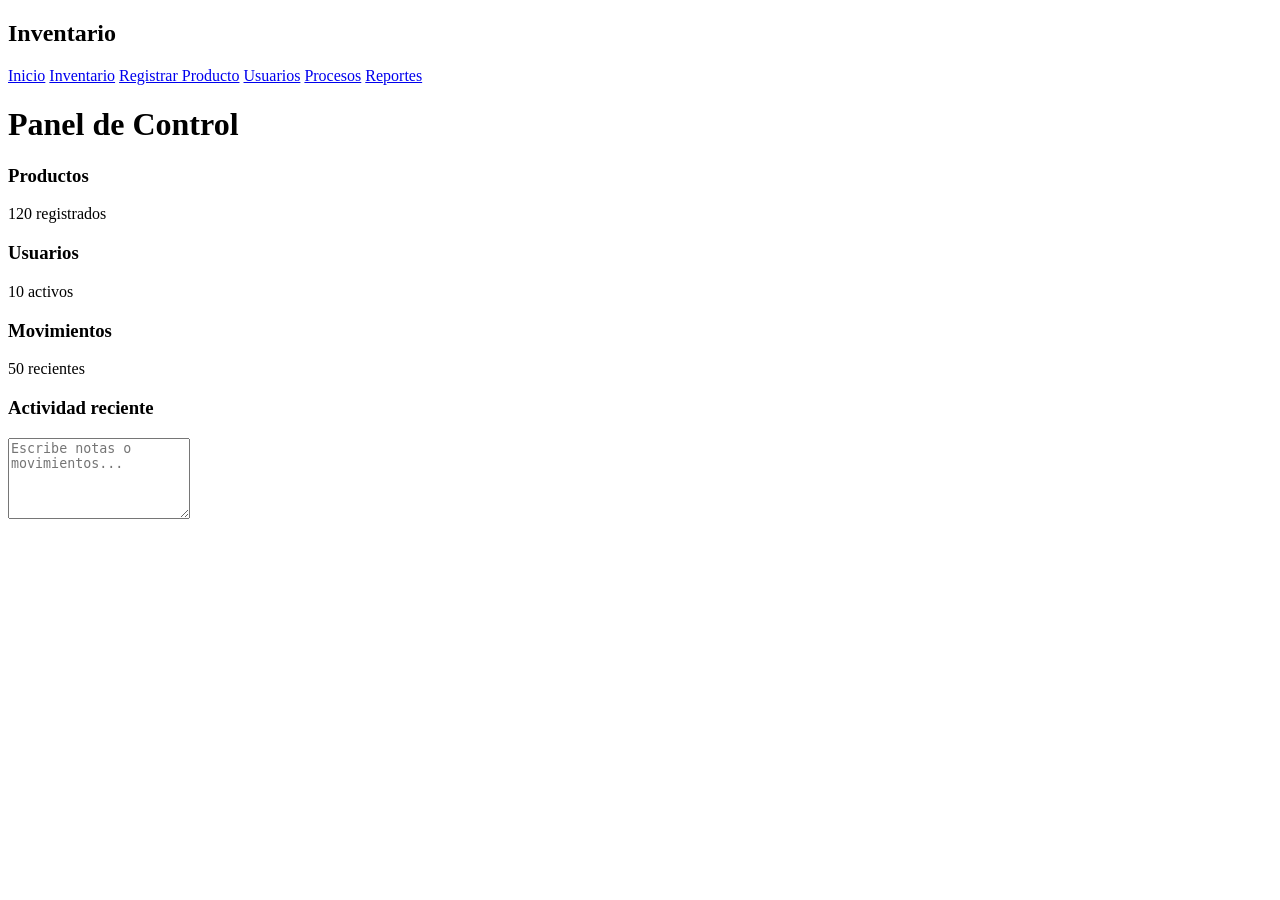
==== dashboard.html @ 5bf66d37 "subida del sistema de inventario" ====
<!DOCTYPE html>
<html lang="es">
<head>
<meta charset="UTF-8">
<title>Inicio</title>
<link rel="stylesheet" href="css/style.css">
</head>

<body>

<div class="container">

<div class="sidebar">
    <h2>Inventario</h2>
    <a href="dashboard.html">Inicio</a>
    <a href="inventario.html">Inventario</a>
    <a href="registrar.html">Registrar Producto</a>
    <a href="usuarios.html">Usuarios</a>
    <a href="procesos.html">Procesos</a>
    <a href="reportes.html">Reportes</a>
</div>

<div class="main">

<h1>Panel de Control</h1>

<div class="cards">
    <div class="card">
        <h3>Productos</h3>
        <p>120 registrados</p>
    </div>

    <div class="card">
        <h3>Usuarios</h3>
        <p>10 activos</p>
    </div>

    <div class="card">
        <h3>Movimientos</h3>
        <p>50 recientes</p>
    </div>
</div>

<div class="card">
    <h3>Actividad reciente</h3>
    <textarea rows="5" placeholder="Escribe notas o movimientos..."></textarea>
</div>

</div>

</div>

</body>
</html>
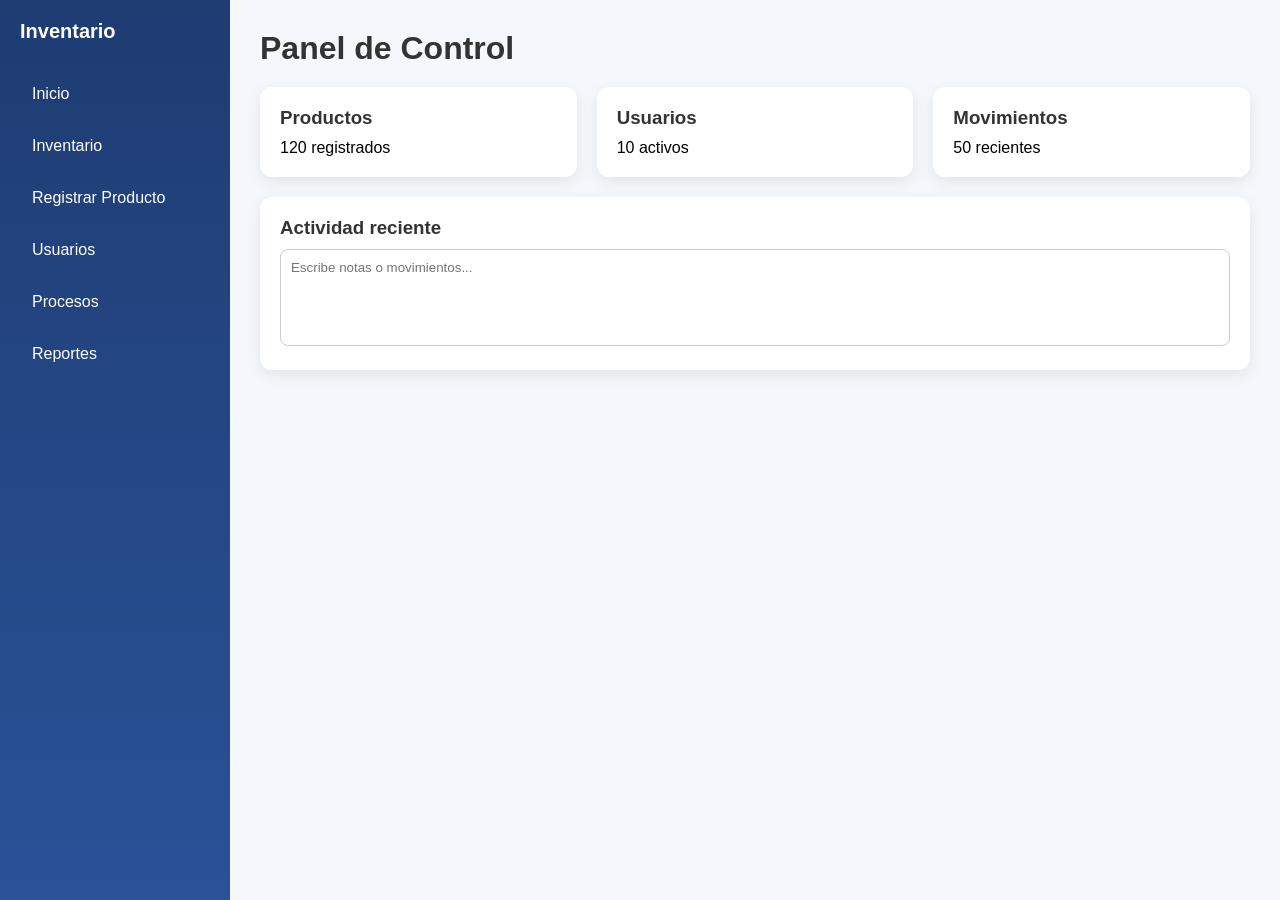
==== commit e7114b85: "Fix HTML formatting and structure in dashboard.html" ====
--- a/dashboard.html
+++ b/dashboard.html
@@ -3,7 +3,7 @@
 <head>
 <meta charset="UTF-8">
 <title>Inicio</title>
-<link rel="stylesheet" href="css/style.css">
+<link rel="stylesheet" href="style.css">
 </head>
 
 <body>
@@ -51,4 +51,4 @@
 </div>
 
 </body>
-</html>+</html>
--- a/style.css
+++ b/style.css
@@ -0,0 +1,190 @@
+* {
+    margin: 0;
+    padding: 0;
+    box-sizing: border-box;
+    font-family: 'Segoe UI', sans-serif;
+}
+
+
+body.login {
+    height: 100vh;
+    background: linear-gradient(135deg, #1e3c72, #2a5298, #3a7bd5);
+    display: flex;
+    justify-content: center;
+    align-items: center;
+}
+
+.login-card {
+    background: #ffffff;
+    padding: 40px;
+    border-radius: 15px;
+    width: 320px;
+    text-align: center;
+    box-shadow: 0 10px 40px rgba(0,0,0,0.2);
+}
+
+.login-card h2 {
+    color: #2a2a2a;
+    margin-bottom: 5px;
+}
+
+.login-card p {
+    color: #888;
+    margin-bottom: 20px;
+}
+
+.login-card input {
+    width: 100%;
+    padding: 12px;
+    margin: 10px 0;
+    border-radius: 8px;
+    border: 1px solid #ddd;
+    outline: none;
+}
+
+.login-card input:focus {
+    border-color: #3a7bd5;
+}
+
+.login-card button {
+    width: 100%;
+    padding: 12px;
+    background: #3a7bd5;
+    border: none;
+    border-radius: 8px;
+    color: white;
+    font-weight: bold;
+    cursor: pointer;
+    transition: 0.3s;
+}
+
+.login-card button:hover {
+    background: #2a5298;
+}
+
+
+.container {
+    display: flex;
+}
+
+
+.sidebar {
+    width: 230px;
+    background: linear-gradient(180deg, #1e3c72, #2a5298);
+    color: white;
+    height: 100vh;
+    padding: 20px;
+}
+
+.sidebar h2 {
+    margin-bottom: 30px;
+    font-size: 20px;
+}
+
+.sidebar a {
+    display: block;
+    color: white;
+    text-decoration: none;
+    padding: 12px;
+    border-radius: 8px;
+    margin-bottom: 10px;
+    transition: 0.3s;
+}
+
+.sidebar a:hover {
+    background: rgba(255,255,255,0.2);
+}
+
+
+.main {
+    flex: 1;
+    background: #f4f7fb;
+    padding: 30px;
+}
+
+.main h1 {
+    margin-bottom: 20px;
+    color: #333;
+}
+
+.cards {
+    display: grid;
+    grid-template-columns: repeat(3, 1fr);
+    gap: 20px;
+    margin-bottom: 20px;
+}
+
+.card {
+    background: white;
+    padding: 20px;
+    border-radius: 12px;
+    box-shadow: 0 5px 15px rgba(0,0,0,0.08);
+}
+
+.card h3 {
+    margin-bottom: 10px;
+    color: #333;
+}
+
+.form-box {
+    background: white;
+    padding: 25px;
+    border-radius: 12px;
+    max-width: 600px;
+    box-shadow: 0 5px 15px rgba(0,0,0,0.08);
+}
+
+.form-group {
+    margin-bottom: 15px;
+}
+
+label {
+    font-size: 14px;
+    color: #555;
+    display: block;
+    margin-bottom: 5px;
+}
+
+input, select, textarea {
+    width: 100%;
+    padding: 10px;
+    border-radius: 8px;
+    border: 1px solid #ccc;
+    outline: none;
+}
+
+input:focus, select:focus, textarea:focus {
+    border-color: #3a7bd5;
+}
+button {
+    padding: 10px 15px;
+    background: #3a7bd5;
+    border: none;
+    color: white;
+    border-radius: 8px;
+    cursor: pointer;
+    transition: 0.3s;
+}
+
+button:hover {
+    background: #2a5298;
+}
+table {
+    width: 100%;
+    border-collapse: collapse;
+    margin-top: 10px;
+}
+
+th {
+    background: #3a7bd5;
+    color: white;
+}
+
+th, td {
+    padding: 10px;
+    border: 1px solid #ddd;
+    text-align: left;
+}
+textarea {
+    resize: none;
+}
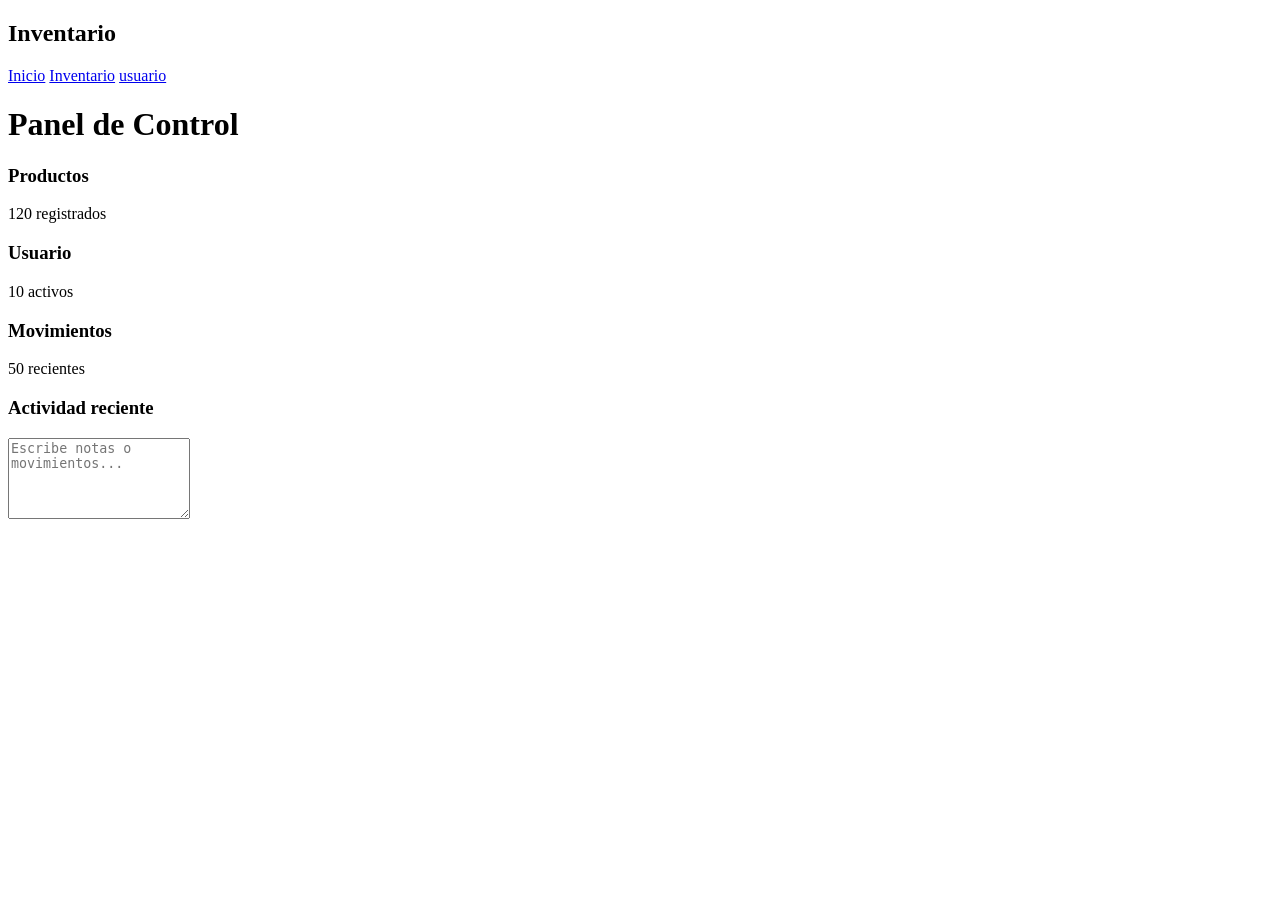
==== commit 2fdc37aa: "guardando avance del proyecto" ====
--- a/dashboard.html
+++ b/dashboard.html
@@ -3,7 +3,7 @@
 <head>
 <meta charset="UTF-8">
 <title>Inicio</title>
-<link rel="stylesheet" href="style.css">
+<link rel="stylesheet" href="estilo.css">
 </head>
 
 <body>
@@ -14,10 +14,10 @@
     <h2>Inventario</h2>
     <a href="dashboard.html">Inicio</a>
     <a href="inventario.html">Inventario</a>
-    <a href="registrar.html">Registrar Producto</a>
-    <a href="usuarios.html">Usuarios</a>
-    <a href="procesos.html">Procesos</a>
-    <a href="reportes.html">Reportes</a>
+    <a href="usuario.html">usuario</a>
+
+
+
 </div>
 
 <div class="main">
@@ -31,7 +31,7 @@
     </div>
 
     <div class="card">
-        <h3>Usuarios</h3>
+        <h3>Usuario</h3>
         <p>10 activos</p>
     </div>
 
@@ -51,4 +51,4 @@
 </div>
 
 </body>
-</html>
+</html>
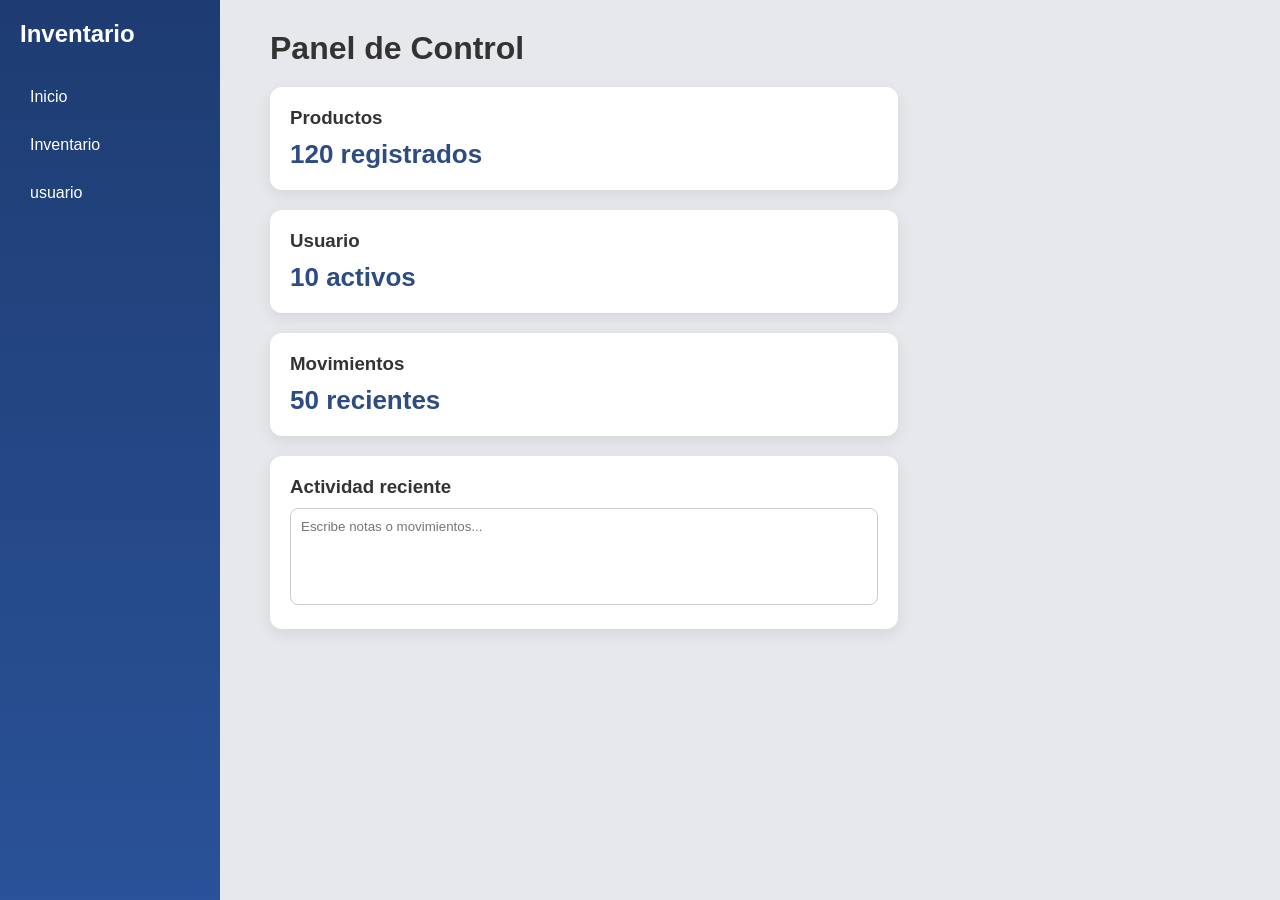
==== commit 09bb89e3: "Fix HTML structure and update stylesheet link" ====
--- a/dashboard.html
+++ b/dashboard.html
@@ -3,7 +3,7 @@
 <head>
 <meta charset="UTF-8">
 <title>Inicio</title>
-<link rel="stylesheet" href="estilo.css">
+<link rel="stylesheet" href="style.css">
 </head>
 
 <body>
@@ -51,4 +51,4 @@
 </div>
 
 </body>
-</html>+</html>
--- a/style.css
+++ b/style.css
@@ -0,0 +1,256 @@
+/* RESET GENERAL */
+* {
+    margin: 0;
+    padding: 0;
+    box-sizing: border-box;
+    font-family: 'Segoe UI', sans-serif;
+}
+
+/* BODY GENERAL */
+body{
+    background:#e6e8eb;
+}
+
+/* LOGIN */
+body.login {
+    height: 100vh;
+    background: linear-gradient(135deg, #1e3c72, #2a5298, #3a7bd5);
+    display: flex;
+    justify-content: center;
+    align-items: center;
+}
+
+.login-card {
+    background: #ffffff;
+    padding: 40px;
+    border-radius: 15px;
+    width: 320px;
+    text-align: center;
+    box-shadow: 0 10px 40px rgba(0,0,0,0.2);
+}
+
+.login-card h2 {
+    color: #2a2a2a;
+    margin-bottom: 5px;
+}
+
+.login-card p {
+    color: #888;
+    margin-bottom: 20px;
+}
+
+.login-card input {
+    width: 100%;
+    padding: 12px;
+    margin: 10px 0;
+    border-radius: 8px;
+    border: 1px solid #ddd;
+}
+
+.login-card input:focus {
+    border-color: #3a7bd5;
+}
+
+.login-card button {
+    width: 100%;
+    padding: 12px;
+    background: #3a7bd5;
+    border: none;
+    border-radius: 8px;
+    color: white;
+    font-weight: bold;
+    cursor: pointer;
+}
+
+.login-card button:hover {
+    background: #2a5298;
+}
+
+/* ESTRUCTURA GENERAL */
+.container {
+    display: flex;
+}
+
+/* SIDEBAR (ÚNICO) */
+.sidebar{
+    position: fixed;
+    left: 0;
+    top: 0;
+    width: 220px;
+    height: 100%;
+    background: linear-gradient(180deg, #1e3c72, #2a5298);
+    color: white;
+    padding: 20px;
+}
+
+.sidebar h2{
+    margin-bottom: 30px;
+}
+
+.sidebar a{
+    display: block;
+    color: white;
+    text-decoration: none;
+    padding: 10px;
+    border-radius: 8px;
+    margin-bottom: 10px;
+}
+
+.sidebar a:hover{
+    background: rgba(255,255,255,0.2);
+}
+
+.active{
+    font-weight: bold;
+}
+
+/* LOGO */
+.login-logo{
+    width: 80px;
+    margin-bottom: 10px;
+}
+
+/* CONTENIDO PRINCIPAL */
+.main{
+    margin-left: 240px;
+    padding: 30px;
+}
+
+.main h1{
+    margin-bottom: 20px;
+    color: #333;
+}
+
+/* TARJETAS (UNIFICADAS) */
+.cards{
+    display: flex;
+    gap: 20px;
+    flex-wrap: wrap;
+    margin-bottom: 20px;
+}
+
+.card{
+    background: white;
+    padding: 20px;
+    border-radius: 12px;
+    width: 200px;
+    box-shadow: 0 5px 15px rgba(0,0,0,0.08);
+}
+
+.card h3{
+    margin-bottom: 10px;
+    color: #333;
+}
+
+.card p{
+    font-size: 26px;
+    font-weight: bold;
+    color: #2d4c83;
+}
+
+/* FORMULARIOS */
+.form-box {
+    background: white;
+    padding: 25px;
+    border-radius: 12px;
+    max-width: 600px;
+    box-shadow: 0 5px 15px rgba(0,0,0,0.08);
+}
+
+.form-group {
+    margin-bottom: 15px;
+}
+
+label {
+    font-size: 14px;
+    color: #555;
+    display: block;
+    margin-bottom: 5px;
+}
+
+input, select, textarea {
+    width: 100%;
+    padding: 10px;
+    border-radius: 8px;
+    border: 1px solid #ccc;
+}
+
+input:focus, select:focus, textarea:focus {
+    border-color: #3a7bd5;
+}
+
+/* BOTONES */
+button {
+    padding: 10px 15px;
+    background: #3a7bd5;
+    border: none;
+    color: white;
+    border-radius: 8px;
+    cursor: pointer;
+}
+
+button:hover {
+    background: #2a5298;
+}
+
+/* TABLAS */
+table {
+    width: 100%;
+    border-collapse: collapse;
+    margin-top: 10px;
+}
+
+th {
+    background: #3a7bd5;
+    color: white;
+}
+
+th, td {
+    padding: 10px;
+    border: 1px solid #ddd;
+    text-align: left;
+}
+
+/* TEXTAREA */
+textarea {
+    resize: none;
+}
+.card{
+    width: 100%;
+    max-width: 900px;
+}
+
+/* Mejorar tabla */
+table{
+    width: 100%;
+    border-collapse: collapse;
+}
+
+/* Espacio interno */
+th, td{
+    padding: 12px;
+    text-align: center;
+}
+
+/* Inputs más cómodos */
+td input{
+    width: 90%;
+    padding: 8px;
+}
+
+/* Botones en columna (uno debajo del otro) */
+td button{
+    display: block;
+    width: 100%;
+    margin: 5px 0;
+}
+
+/* Evitar que todo se comprima */
+td{
+    min-width: 120px;
+}
+
+/* Columna acciones más ancha */
+td:last-child{
+    min-width: 150px;
+}
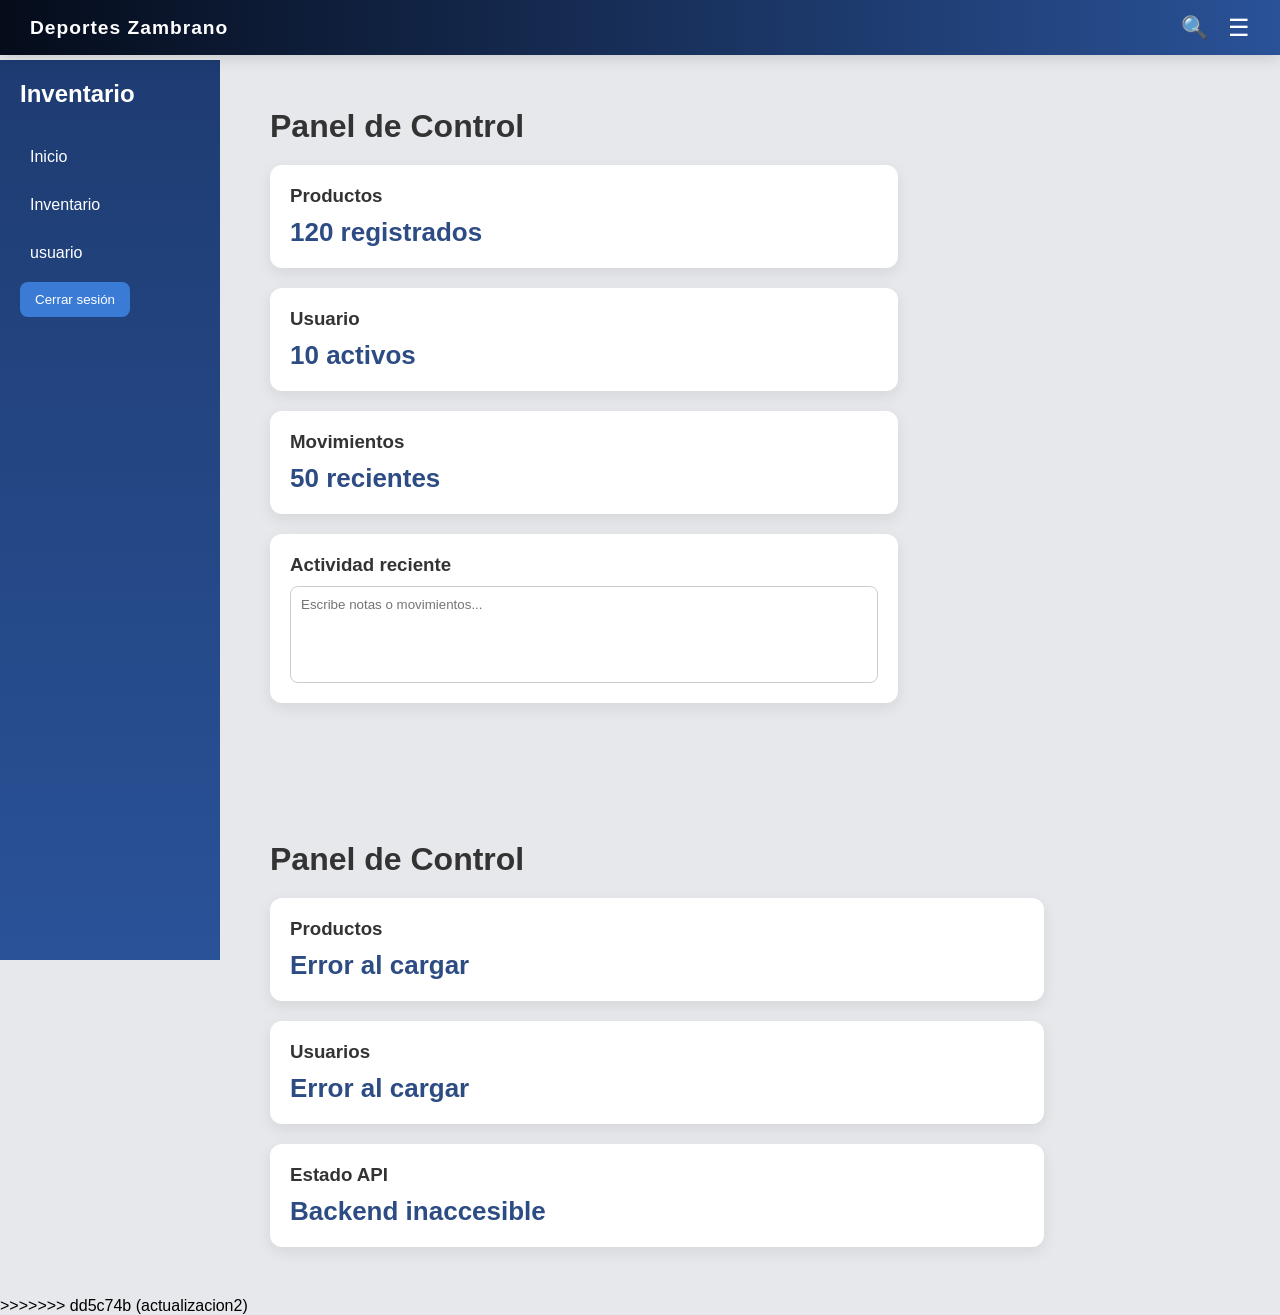
==== commit c686b2d1: "actualizacion2" ====
--- a/dashboard.html
+++ b/dashboard.html
@@ -1,3 +1,4 @@
+<<<<<<< HEAD
 <!DOCTYPE html>
 <html lang="es">
 <head>
@@ -52,3 +53,64 @@
 
 </body>
 </html>
+=======
+<!DOCTYPE html>
+<html lang="es">
+<head>
+<meta charset="UTF-8">
+<title>Inicio</title>
+<link rel="stylesheet" href="estilo.css">
+</head>
+
+<body>
+    <header class="top-header">
+    <div class="logo-name">Deportes Zambrano</div>
+    <div class="header-icons">
+        <span class="icon search-icon">&#128269;</span>
+        <span class="icon burger-menu">&#9776;</span>
+    </div>
+</header>
+
+<div class="container">
+
+<div class="sidebar">
+    <h2>Inventario</h2>
+    <a href="dashboard.html">Inicio</a>
+    <a href="productos.html">Inventario</a>
+    <a href="usuario.html">usuario</a>
+    <form action="index.html">
+        <button id="btn-logout" type="submit">Cerrar sesión</button>
+    </form>
+
+
+</div>
+
+<div class="main">
+
+<h1>Panel de Control</h1>
+
+<div class="cards">
+    <div class="card">
+        <h3>Productos</h3>
+        <p id="productos-count">Cargando...</p>
+    </div>
+
+    <div class="card">
+        <h3>Usuarios</h3>
+        <p id="usuarios-count">Cargando...</p>
+    </div>
+
+    <div class="card">
+        <h3>Estado API</h3>
+        <p id="api-status">Cargando...</p>
+    </div>
+</div>
+
+</div>
+
+</div>
+
+<script src="dashboard.js"></script>
+</body>
+</html>
+>>>>>>> dd5c74b (actualizacion2)
--- a/estilo.css
+++ b/estilo.css
@@ -0,0 +1,314 @@
+/* RESET GENERAL */
+* {
+    margin: 0;
+    padding: 0;
+    box-sizing: border-box;
+    font-family: 'Segoe UI', sans-serif;
+}
+
+/* BODY GENERAL */
+body{
+    background:#e6e8eb;
+}
+
+/* LOGIN */
+body.login {
+    height: 100vh;
+    background: linear-gradient(135deg, #1e3c72, #2a5298, #3a7bd5);
+    display: flex;
+    justify-content: center;
+    align-items: center;
+}
+
+.login-card {
+    background: #ffffff;
+    padding: 40px;
+    border-radius: 15px;
+    width: 320px;
+    text-align: center;
+    box-shadow: 0 10px 40px rgba(0,0,0,0.2);
+}
+
+.login-card h2 {
+    color: #2a2a2a;
+    margin-bottom: 5px;
+}
+
+.login-card p {
+    color: #888;
+    margin-bottom: 20px;
+}
+
+.login-card input {
+    width: 100%;
+    padding: 12px;
+    margin: 10px 0;
+    border-radius: 8px;
+    border: 1px solid #ddd;
+}
+
+.login-card input:focus {
+    border-color: #3a7bd5;
+}
+
+.login-card button {
+    width: 100%;
+    padding: 12px;
+    background: #3a7bd5;
+    border: none;
+    border-radius: 8px;
+    color: white;
+    font-weight: bold;
+    cursor: pointer;
+}
+
+
+.login-card button:hover {
+    background: #2a5298;
+}
+
+/* ESTRUCTURA GENERAL */
+.container {
+    display: flex;
+}
+
+/* SIDEBAR (ÚNICO) */
+.sidebar{
+    position: fixed;
+    left: 0;
+    top: 0;
+    width: 220px;
+    height: 100%;
+    background: linear-gradient(180deg, #1e3c72, #2a5298);
+    color: white;
+    padding: 20px;
+}
+
+.sidebar h2{
+    margin-bottom: 30px;
+}
+
+.sidebar a{
+    display: block;
+    color: white;
+    text-decoration: none;
+    padding: 10px;
+    border-radius: 8px;
+    margin-bottom: 10px;
+}
+
+.sidebar a:hover{
+    background: rgba(255,255,255,0.2);
+}
+
+.active{
+    font-weight: bold;
+}
+
+/* LOGO */
+.login-logo{
+    width: 80px;
+    margin-bottom: 10px;
+}
+
+/* CONTENIDO PRINCIPAL */
+.main{
+    margin-left: 240px;
+    padding: 30px;
+}
+
+.main h1{
+    margin-bottom: 20px;
+    color: #333;
+}
+
+/* TARJETAS (UNIFICADAS) */
+.cards{
+    display: flex;
+    gap: 20px;
+    flex-wrap: wrap;
+    margin-bottom: 20px;
+}
+
+.card{
+    background: white;
+    padding: 20px;
+    border-radius: 12px;
+    width: 200px;
+    box-shadow: 0 5px 15px rgba(0,0,0,0.08);
+}
+
+.card h3{
+    margin-bottom: 10px;
+    color: #333;
+}
+
+.card p{
+    font-size: 26px;
+    font-weight: bold;
+    color: #2d4c83;
+}
+
+/* FORMULARIOS */
+.form-box {
+    background: white;
+    padding: 25px;
+    border-radius: 12px;
+    max-width: 600px;
+    box-shadow: 0 5px 15px rgba(0,0,0,0.08);
+}
+
+.form-group {
+    margin-bottom: 15px;
+}
+
+label {
+    font-size: 14px;
+    color: #555;
+    display: block;
+    margin-bottom: 5px;
+}
+
+input, select, textarea {
+    width: 100%;
+    padding: 10px;
+    border-radius: 8px;
+    border: 1px solid #ccc;
+}
+
+input:focus, select:focus, textarea:focus {
+    border-color: #3a7bd5;
+}
+
+/* BOTONES */
+button {
+    padding: 10px 15px;
+    background: #3a7bd5;
+    border: none;
+    color: white;
+    border-radius: 8px;
+    cursor: pointer;
+}
+
+button:hover {
+    background: #2a5298;
+}
+
+/* TABLAS */
+table {
+    width: 100%;
+    border-collapse: collapse;
+    margin-top: 10px;
+}
+
+th {
+    background: #3a7bd5;
+    color: white;
+}
+
+th, td {
+    padding: 10px;
+    border: 1px solid #ddd;
+    text-align: left;
+}
+
+/* TEXTAREA */
+textarea {
+    resize: none;
+}
+.card{
+    width: 100%;
+    max-width: 900px;
+}
+
+/* Mejorar tabla */
+table{
+    width: 100%;
+    border-collapse: collapse;
+}
+
+/* Espacio interno */
+th, td{
+    padding: 12px;
+    text-align: center;
+}
+
+/* Inputs más cómodos */
+td input{
+    width: 90%;
+    padding: 8px;
+}
+
+/* Botones en columna (uno debajo del otro) */
+td button{
+    display: block;
+    width: 100%;
+    margin: 5px 0;
+}
+
+/* Evitar que todo se comprima */
+td{
+    min-width: 120px;
+}
+
+/* Columna acciones más ancha */
+td:last-child{
+    min-width: 150px;
+}
+
+.top-header {
+    position: fixed;
+    top: 0;
+    left: 0;
+    width: 100%;
+    height: 55px;
+    background: linear-gradient(90deg, #050c1a, #2a5298);
+    color: white;
+    display: flex;
+    justify-content: space-between;
+    align-items: center;
+    padding: 0 30px;
+    z-index: 1000;
+    box-shadow: 0 2px 15px rgba(0,0,0,0.15);
+}
+.burger-menu {
+    cursor: pointer;
+    line-height: 1;
+    font-size: 24px;}
+
+.logo-name {
+    font-size: 1.2rem;
+    font-weight: bold;
+    letter-spacing: 1px;
+}
+
+.header-icons {
+    display: flex;
+    gap: 20px;
+    font-size: 22px;
+    align-items: center;    
+    justify-content: center; 
+    height: 100%;           
+}
+
+.icon {
+    cursor: pointer;
+    transition: opacity 0.3s;
+}
+
+.icon:hover {
+    opacity: 0.7;
+}
+
+/* Ajuste necesario para los archivos existentes */
+.sidebar { top: 60px; }
+.main { margin-top: 60px; }
+
+.footer {
+    color: white;
+    text-align: center;
+    padding: 15px 0;
+    position: fixed;
+    bottom: 0;
+    width: 100%;
+}
